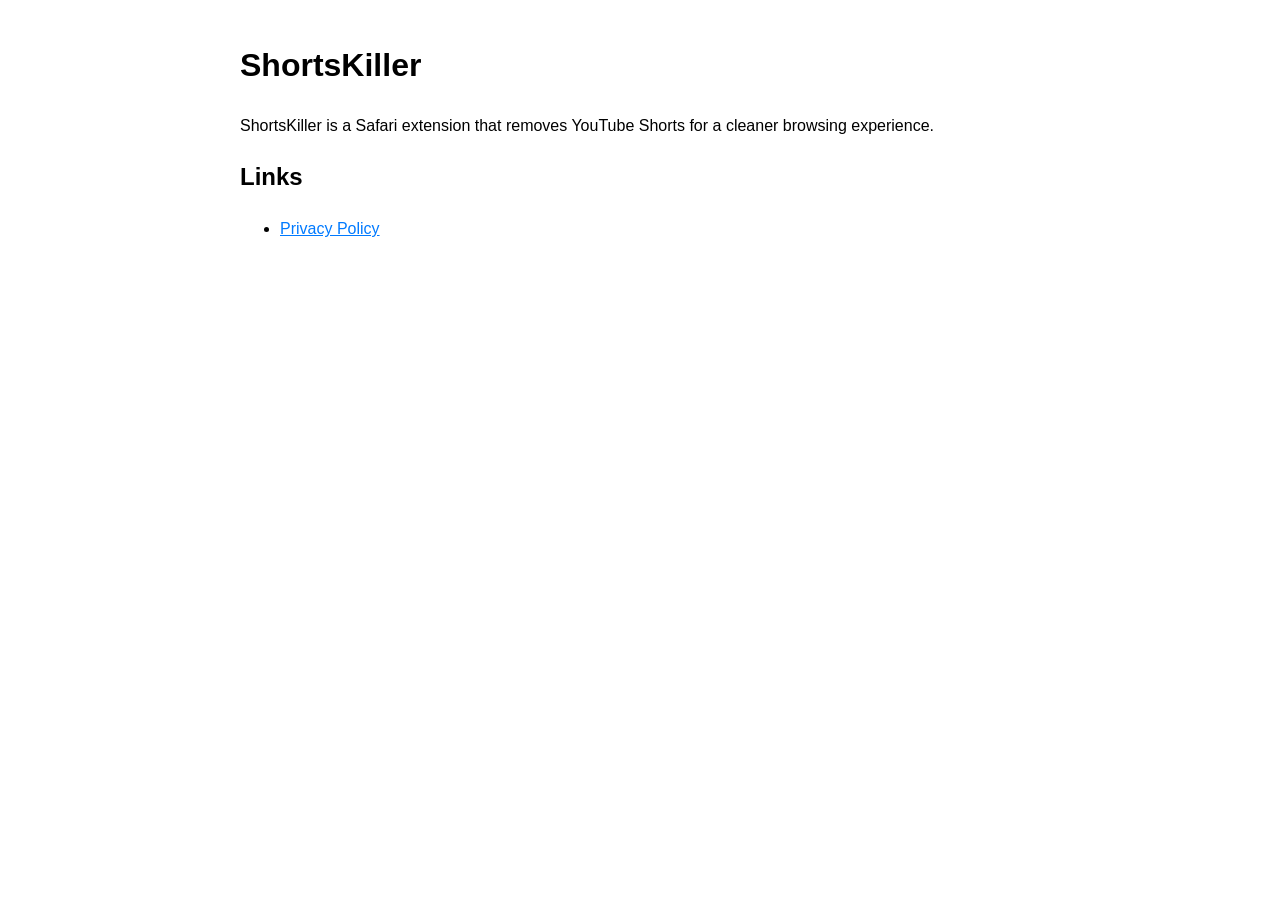
==== docs/index.html @ 1ad2a3ad "Added landing page" ====
<!DOCTYPE html>
<html lang="en">
<head>
  <meta charset="UTF-8">
  <title>ShortsKiller</title>
  <style>
    body {
      font-family: -apple-system, BlinkMacSystemFont, sans-serif;
      max-width: 800px;
      margin: 40px auto;
      padding: 0 20px;
      line-height: 1.6;
    }
    a {
      color: #007aff;
    }
  </style>
</head>
<body>

<h1>ShortsKiller</h1>

<p>
ShortsKiller is a Safari extension that removes YouTube Shorts for a cleaner browsing experience.
</p>

<h2>Links</h2>
<ul>
  <li><a href="privacy.html">Privacy Policy</a></li>
</ul>

</body>
</html>
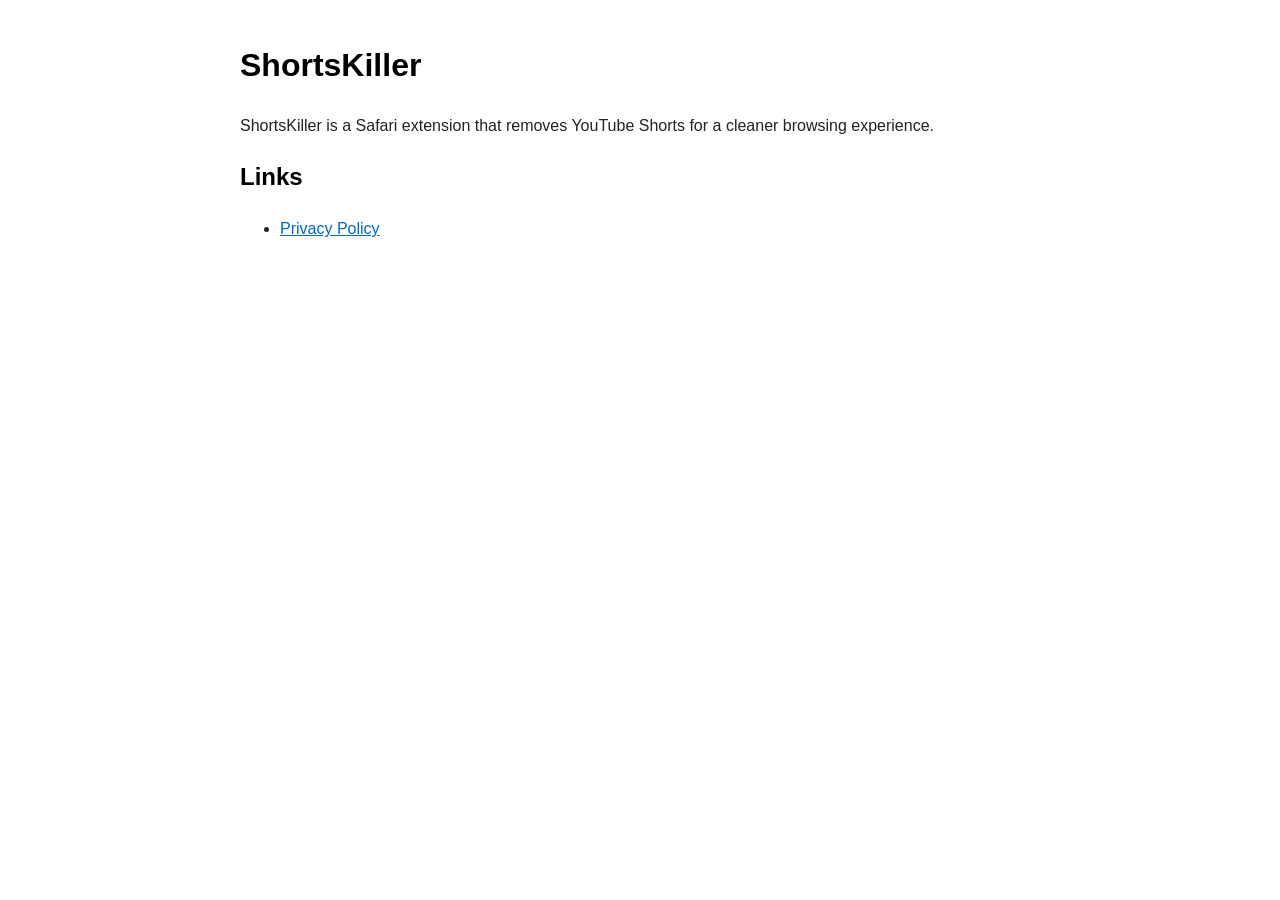
==== commit dc0c66b6: "Privacy policy matches system theme" ====
--- a/docs/index.html
+++ b/docs/index.html
@@ -2,19 +2,9 @@
 <html lang="en">
 <head>
   <meta charset="UTF-8">
+  <link rel="stylesheet" href="styles.css">
+  <meta name="color-scheme" content="light dark">
   <title>ShortsKiller</title>
-  <style>
-    body {
-      font-family: -apple-system, BlinkMacSystemFont, sans-serif;
-      max-width: 800px;
-      margin: 40px auto;
-      padding: 0 20px;
-      line-height: 1.6;
-    }
-    a {
-      color: #007aff;
-    }
-  </style>
 </head>
 <body>
 
--- a/docs/styles.css
+++ b/docs/styles.css
@@ -0,0 +1,35 @@
+:root {
+    color-scheme: light dark;
+
+    --bg: #ffffff;
+    --text: #222222;
+    --heading: #000000;
+    --link: #0066cc;
+}
+
+@media (prefers-color-scheme: dark) {
+    :root {
+        --bg: #121212;
+        --text: #eaeaea;
+        --heading: #ffffff;
+        --link: #7ab7ff;
+    }
+}
+
+body {
+    font-family: -apple-system, BlinkMacSystemFont, sans-serif;
+    max-width: 800px;
+    margin: 40px auto;
+    padding: 0 20px;
+    line-height: 1.6;
+    background: var(--bg);
+    color: var(--text);
+}
+
+h1, h2 {
+    color: var(--heading);
+}
+
+a {
+    color: var(--link);
+}
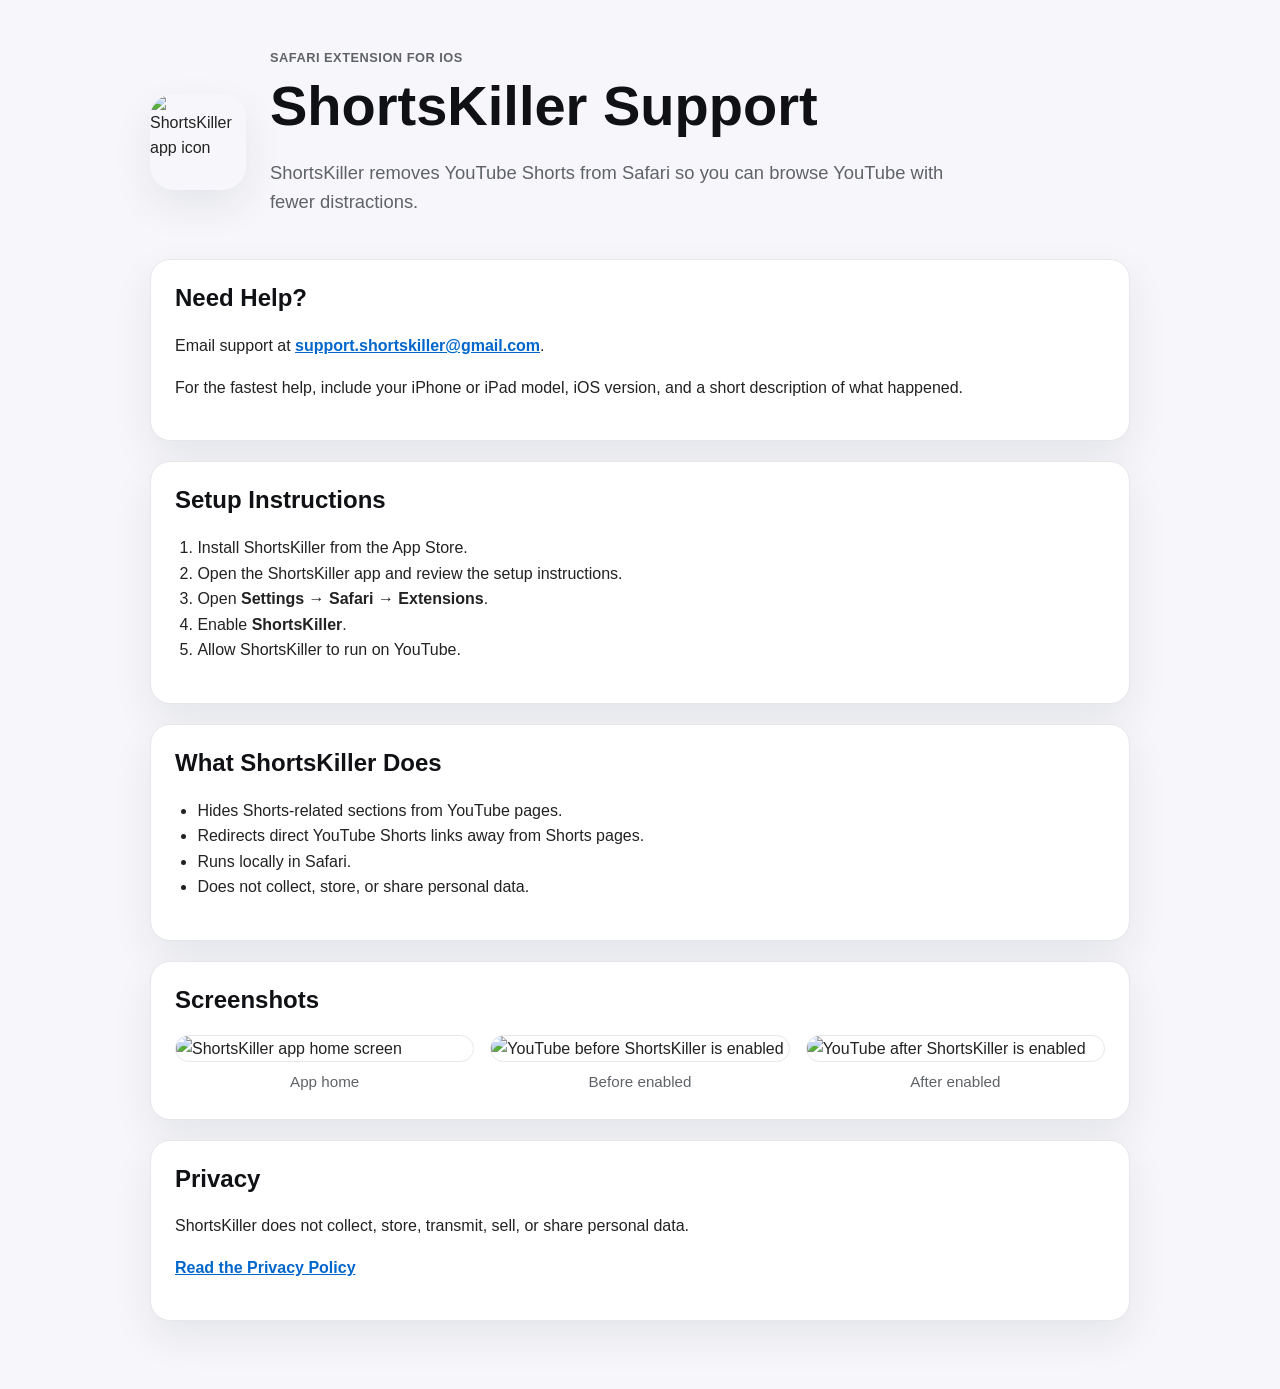
==== commit cb717a68: "docs: refresh App Store support documentation" ====
--- a/docs/index.html
+++ b/docs/index.html
@@ -2,22 +2,73 @@
 <html lang="en">
 <head>
   <meta charset="UTF-8">
+  <meta name="viewport" content="width=device-width, initial-scale=1.0">
+  <meta name="color-scheme" content="light dark">
+  <meta name="description" content="Support page for ShortsKiller, a Safari extension that removes YouTube Shorts.">
   <link rel="stylesheet" href="styles.css">
-  <meta name="color-scheme" content="light dark">
-  <title>ShortsKiller</title>
+  <title>ShortsKiller Support</title>
 </head>
 <body>
+  <main class="page">
+    <section class="hero">
+      <img class="app-icon" src="images/shortskiller.png" alt="ShortsKiller app icon">
+      <div>
+        <p class="eyebrow">Safari Extension for iOS</p>
+        <h1>ShortsKiller Support</h1>
+        <p class="lead">ShortsKiller removes YouTube Shorts from Safari so you can browse YouTube with fewer distractions.</p>
+      </div>
+    </section>
 
-<h1>ShortsKiller</h1>
+    <section class="card">
+      <h2>Need Help?</h2>
+      <p>Email support at <a href="mailto:support.shortskiller@gmail.com">support.shortskiller@gmail.com</a>.</p>
+      <p>For the fastest help, include your iPhone or iPad model, iOS version, and a short description of what happened.</p>
+    </section>
 
-<p>
-ShortsKiller is a Safari extension that removes YouTube Shorts for a cleaner browsing experience.
-</p>
+    <section class="card">
+      <h2>Setup Instructions</h2>
+      <ol>
+        <li>Install ShortsKiller from the App Store.</li>
+        <li>Open the ShortsKiller app and review the setup instructions.</li>
+        <li>Open <strong>Settings → Safari → Extensions</strong>.</li>
+        <li>Enable <strong>ShortsKiller</strong>.</li>
+        <li>Allow ShortsKiller to run on YouTube.</li>
+      </ol>
+    </section>
 
-<h2>Links</h2>
-<ul>
-  <li><a href="privacy.html">Privacy Policy</a></li>
-</ul>
+    <section class="card">
+      <h2>What ShortsKiller Does</h2>
+      <ul>
+        <li>Hides Shorts-related sections from YouTube pages.</li>
+        <li>Redirects direct YouTube Shorts links away from Shorts pages.</li>
+        <li>Runs locally in Safari.</li>
+        <li>Does not collect, store, or share personal data.</li>
+      </ul>
+    </section>
 
+    <section class="card">
+      <h2>Screenshots</h2>
+      <div class="screenshots">
+        <figure>
+          <img src="images/app-home.png" alt="ShortsKiller app home screen">
+          <figcaption>App home</figcaption>
+        </figure>
+        <figure>
+          <img src="images/before-enabled.png" alt="YouTube before ShortsKiller is enabled">
+          <figcaption>Before enabled</figcaption>
+        </figure>
+        <figure>
+          <img src="images/after-enabled.png" alt="YouTube after ShortsKiller is enabled">
+          <figcaption>After enabled</figcaption>
+        </figure>
+      </div>
+    </section>
+
+    <section class="card">
+      <h2>Privacy</h2>
+      <p>ShortsKiller does not collect, store, transmit, sell, or share personal data.</p>
+      <p><a href="privacy.html">Read the Privacy Policy</a></p>
+    </section>
+  </main>
 </body>
 </html>
--- a/docs/styles.css
+++ b/docs/styles.css
@@ -1,35 +1,145 @@
 :root {
-    color-scheme: light dark;
+  color-scheme: light dark;
 
-    --bg: #ffffff;
-    --text: #222222;
-    --heading: #000000;
-    --link: #0066cc;
+  --bg: #f7f7fb;
+  --surface: #ffffff;
+  --text: #222222;
+  --muted: #5f6368;
+  --heading: #101114;
+  --link: #0066cc;
+  --border: #e5e7eb;
+  --shadow: 0 16px 40px rgba(15, 23, 42, 0.08);
 }
 
 @media (prefers-color-scheme: dark) {
-    :root {
-        --bg: #121212;
-        --text: #eaeaea;
-        --heading: #ffffff;
-        --link: #7ab7ff;
-    }
+  :root {
+    --bg: #111216;
+    --surface: #1a1c22;
+    --text: #e8e8ea;
+    --muted: #b9bdc6;
+    --heading: #ffffff;
+    --link: #7ab7ff;
+    --border: #2f333d;
+    --shadow: 0 16px 40px rgba(0, 0, 0, 0.25);
+  }
+}
+
+* {
+  box-sizing: border-box;
 }
 
 body {
-    font-family: -apple-system, BlinkMacSystemFont, sans-serif;
-    max-width: 800px;
-    margin: 40px auto;
-    padding: 0 20px;
-    line-height: 1.6;
-    background: var(--bg);
-    color: var(--text);
+  margin: 0;
+  font-family: -apple-system, BlinkMacSystemFont, "Segoe UI", sans-serif;
+  line-height: 1.6;
+  background: var(--bg);
+  color: var(--text);
 }
 
-h1, h2 {
-    color: var(--heading);
+.page {
+  width: min(100% - 32px, 980px);
+  margin: 0 auto;
+  padding: 48px 0;
+}
+
+.narrow {
+  width: min(100% - 32px, 760px);
+}
+
+.hero {
+  display: flex;
+  gap: 24px;
+  align-items: center;
+  margin-bottom: 24px;
+}
+
+.app-icon {
+  width: 96px;
+  height: 96px;
+  border-radius: 24px;
+  box-shadow: var(--shadow);
+}
+
+.eyebrow {
+  margin: 0 0 4px;
+  color: var(--muted);
+  font-weight: 700;
+  letter-spacing: 0.04em;
+  text-transform: uppercase;
+  font-size: 0.8rem;
+}
+
+.lead {
+  max-width: 680px;
+  font-size: 1.15rem;
+  color: var(--muted);
+}
+
+.card {
+  background: var(--surface);
+  border: 1px solid var(--border);
+  border-radius: 20px;
+  padding: 24px;
+  margin: 20px 0;
+  box-shadow: var(--shadow);
+}
+
+h1,
+h2 {
+  color: var(--heading);
+  line-height: 1.2;
+}
+
+h1 {
+  margin: 0;
+  font-size: clamp(2rem, 6vw, 3.5rem);
+}
+
+h2 {
+  margin-top: 0;
 }
 
 a {
-    color: var(--link);
+  color: var(--link);
+  font-weight: 600;
 }
+
+ol,
+ul {
+  padding-left: 1.4rem;
+}
+
+.screenshots {
+  display: grid;
+  grid-template-columns: repeat(3, minmax(0, 1fr));
+  gap: 16px;
+}
+
+figure {
+  margin: 0;
+}
+
+figure img {
+  display: block;
+  width: 100%;
+  border-radius: 18px;
+  border: 1px solid var(--border);
+}
+
+figcaption {
+  margin-top: 8px;
+  color: var(--muted);
+  text-align: center;
+  font-size: 0.95rem;
+}
+
+@media (max-width: 760px) {
+  .hero {
+    align-items: flex-start;
+    flex-direction: column;
+  }
+
+  .screenshots {
+    grid-template-columns: 1fr;
+  }
+}
